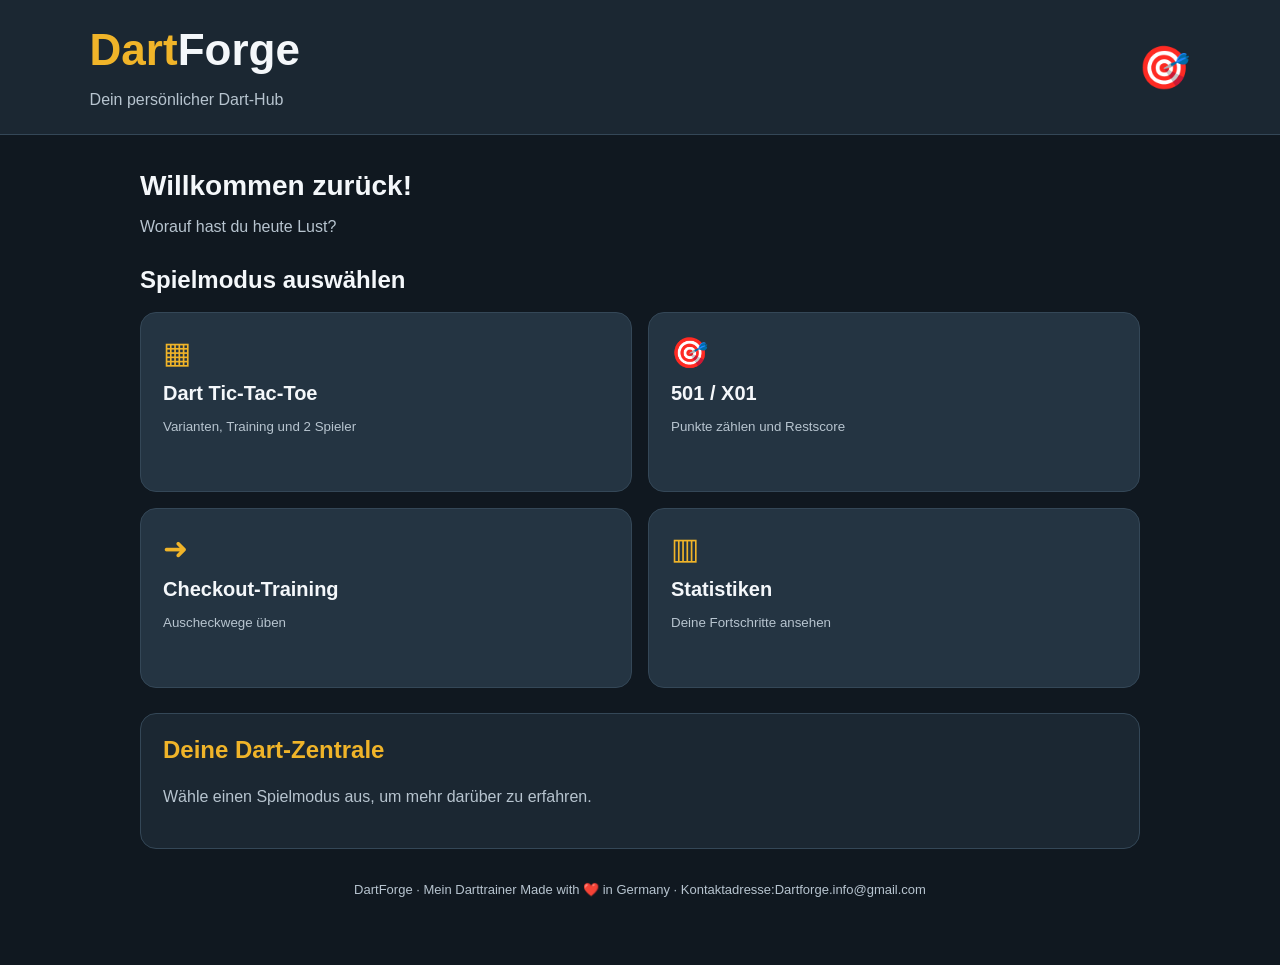
==== index.html @ 908a1df2 "Add files via upload" ====
<!DOCTYPE html>
<html lang="de">
<head>
    <meta charset="UTF-8">
    <meta name="viewport" content="width=device-width, initial-scale=1.0">
    <title>DartForge - Dein Dart-spiel</title>
    
<link rel="manifest" href="./manifest.json">
<link rel="apple-touch-icon" href="./icons/icon-192.png">

<meta name="theme-color" content="#1b2732">
<meta name="apple-mobile-web-app-capable" content="yes">
<meta name="apple-mobile-web-app-title" content="DartForge">
<meta name="apple-mobile-web-app-status-bar-style" content="black-translucent">

    <link rel="stylesheet" href="style.css">
</head>
<body>

    <header class="kopf">
        <div>
            <h1><span>Dart</span>Forge</h1>
            <p>Dein persönlicher Dart-Hub</p>
        </div>
        <div class="dart-symbol">🎯</div>
    </header>

    <main>
        <section class="begruesung">
            <h2>Willkommen zurück!</h2>
            <p>Worauf hast du heute Lust?</p>
        </section>

        <section class="spielbereich">
            <h2>Spielmodus auswählen</h2>

            <div class="spiel-grid">
                <button class="spielkarte" data-mode="tictactoe">
                    <span class="symbol">▦</span>
                    <span class="karten-titel">Dart Tic-Tac-Toe</span>
                    <span class="beschreibung">
                        Varianten, Training und 2 Spieler
                    </span>
                </button>

                <button class="spielkarte" data-mode="x01">
                    <span class="symbol">🎯</span>
                    <span class="karten-titel">501 / X01</span>
                    <span class="beschreibung">
                        Punkte zählen und Restscore
                    </span>
                </button>

                <button class="spielkarte" data-mode="checkout">
                    <span class="symbol">➜</span>
                    <span class="karten-titel">Checkout-Training</span>
                    <span class="beschreibung">
                        Auscheckwege üben
                    </span>
                </button>

                <button class="spielkarte" data-mode="stats">
                    <span class="symbol">▥</span>
                    <span class="karten-titel">Statistiken</span>
                    <span class="beschreibung">
                        Deine Fortschritte ansehen
                    </span>
                </button>
            </div>
        </section>

        
<section id="tictactoeBereich" class="info-karte spielbereich-neu" hidden>
    <h2>Dart Tic-Tac-Toe</h2>
    <p>Wähle einen Modus und starte deine Runde.</p>

    <label for="spielmodus">Spielmodus</label>
    <select id="spielmodus">
        <option value="two">Zwei Spieler</option>
        <option value="training">Training allein</option>
        <option value="bot">Gegen Bot</option>
    </select>

    <label for="variantenwahl">Dart-Variante</label>
    <select id="variantenwahl">
        <option value="mixed">Gemischte Aufgaben</option>
        <option value="sequence">Zahlenfolgen</option>
        <option value="color">Farben treffen</option>
        <option value="63">63+ Punkte mit maximal 3 Darts</option>
        <option value="double">Doppel D17–D20</option>
    </select>

    <div class="spiel-kopf">
        <strong id="spielerAnzeige">Am Zug: Spieler X</strong>
        <button id="neustart" type="button">Neue Runde</button>
    </div>

    <div id="ticTacToeFeld" class="tic-tac-toe-feld"></div>

    <p id="spielMeldung" aria-live="polite">
        Wähle ein Feld, um eine Aufgabe zu beginnen.
    </p>

    <button id="zurueckStart" type="button" class="zurueck-button">
        ☰ Menü
    </button>
</section>



<section id="x01Bereich" class="info-karte spielbereich-neu" hidden>
    <h2>501 / X01</h2>
    <p>Spiele ein vollständiges Dart-Leg mit automatischer Punkteberechnung.</p>

    <div class="x01-einstellungen">
        <label for="x01Startscore">Startpunktzahl</label>
        <select id="x01Startscore">
            <option value="501">501 Punkte</option>
            <option value="301">301 Punkte</option>
            <option value="701">701 Punkte</option>
            <option value="custom">Eigene Startpunktzahl</option>
        </select>

        <div id="x01EigeneStartzahlBereich" hidden>
            <label for="x01EigeneStartzahl">Eigene Punktzahl</label>
            <input
                type="number"
                id="x01EigeneStartzahl"
                min="2"
                max="10000"
                step="1"
                value="501"
            >
        </div>

        <label for="x01Spielmodus">Spielmodus</label>
        <select id="x01Spielmodus">
            <option value="two">Zwei Spieler</option>
            <option value="training">Training allein</option>
            <option value="bot">Gegen den Bot</option>
        </select>

        <label for="x01BotSchwierigkeit">Bot-Schwierigkeit</label>
        <select id="x01BotSchwierigkeit">
            <option value="leicht">Leicht</option>
            <option value="mittel" selected>Mittel</option>
            <option value="schwer">Schwer</option>
        </select>

        <label for="x01DoubleOut">Spielende</label>
        <select id="x01DoubleOut">
            <option value="an" selected>Double-Out</option>
            <option value="aus">Straight-Out</option>
        </select>
    </div>

    <div class="spiel-kopf">
        <strong id="x01SpielerAnzeige">Am Zug: Spieler 1</strong>
        <button id="x01Neustart" type="button">Neues Leg</button>
    </div>

    <div class="x01-punktestand">
        <div id="x01SpielerX">
            <span>Spieler 1</span>
            <strong id="x01PunkteX">501</strong>
            <small id="x01AufnahmenX">Aufnahmen: 0</small>
        </div>

        <div id="x01SpielerO">
            <span id="x01NameO">Spieler 2</span>
            <strong id="x01PunkteO">501</strong>
            <small id="x01AufnahmenO">Aufnahmen: 0</small>
        </div>
    </div>

    <p id="x01Aufnahme">Dart 1 von 3</p>
    <p id="x01Darts">Noch keine Darts geworfen.</p>

    <h3>Treffer eingeben</h3>

    <label for="x01Ring">Trefferart</label>
    <select id="x01Ring">
        <option value="S">Single</option>
        <option value="D">Double</option>
        <option value="T">Triple</option>
    </select>

    <label for="x01Zahl">Zahl</label>
    <select id="x01Zahl">
        <option value="20">20</option>
        <option value="19">19</option>
        <option value="18">18</option>
        <option value="17">17</option>
        <option value="16">16</option>
        <option value="15">15</option>
        <option value="14">14</option>
        <option value="13">13</option>
        <option value="12">12</option>
        <option value="11">11</option>
        <option value="10">10</option>
        <option value="9">9</option>
        <option value="8">8</option>
        <option value="7">7</option>
        <option value="6">6</option>
        <option value="5">5</option>
        <option value="4">4</option>
        <option value="3">3</option>
        <option value="2">2</option>
        <option value="1">1</option>
    </select>

    <div class="x01-treffer-buttons">
        <button id="x01Bull" type="button">Bull 25</button>
        <button id="x01Bullseye" type="button">Bullseye 50</button>
        <button id="x01Miss" type="button">Daneben (0)</button>
        <button id="x01Eintragen" type="button">Treffer eintragen</button>
    </div>

    <p id="x01Meldung" aria-live="polite">
        Gib deinen ersten Dart ein.
    </p>

    <button id="x01Zurueck" type="button" class="zurueck-button">
        ☰ Menü
    </button>
</section>


<section id="checkoutBereich" class="info-karte spielbereich-neu" hidden>
    <h2>Checkout-Training</h2>
    <p>Trainiere allein deine Auscheckwege – ohne Bot und ohne zweiten Spieler.</p>

    <label for="checkoutOutModus">Checkout-Regel</label>
    <select id="checkoutOutModus">
        <option value="double">Double-Out</option>
        <option value="single">Single-Out</option>
    </select>

    <div class="checkout-stand">
        <p>Dein Restscore</p>
        <strong id="checkoutRest">40</strong>
        <p id="checkoutAufgabe">Aufgabe 1</p>
    </div>

    <label for="checkoutRing">Trefferart</label>
    <select id="checkoutRing">
        <option value="S">Single</option>
        <option value="D">Double</option>
        <option value="T">Triple</option>
    </select>

    <label for="checkoutZahl">Zahl</label>
    <select id="checkoutZahl">
        <option value="20">20</option>
        <option value="19">19</option>
        <option value="18">18</option>
        <option value="17">17</option>
        <option value="16">16</option>
        <option value="15">15</option>
        <option value="14">14</option>
        <option value="13">13</option>
        <option value="12">12</option>
        <option value="11">11</option>
        <option value="10">10</option>
        <option value="9">9</option>
        <option value="8">8</option>
        <option value="7">7</option>
        <option value="6">6</option>
        <option value="5">5</option>
        <option value="4">4</option>
        <option value="3">3</option>
        <option value="2">2</option>
        <option value="1">1</option>
    </select>

    <div class="checkout-buttons">
        <button id="checkoutBull" type="button">Bull 25</button>
        <button id="checkoutBullseye" type="button">Bullseye 50</button>
        <button id="checkoutMiss" type="button">Daneben (0)</button>
        <button id="checkoutEintragen" type="button">Treffer eintragen</button>
    </div>

    <p id="checkoutDarts">Noch keine Darts geworfen.</p>
    <p id="checkoutMeldung" aria-live="polite">Finde deinen Checkout!</p>

    <button id="checkoutHinweis" type="button">Checkout-Weg anzeigen</button>
    <p id="checkoutWeg" hidden></p>

    <button id="checkoutNeu" type="button">Neue Aufgabe</button>
    <button id="checkoutZurueck" type="button" class="zurueck-button">☰ Menü</button>
</section>


<section id="statsBereich" class="info-karte spielbereich-neu" hidden>
    <h2>Deine Statistiken</h2>
    <p>Hier siehst du deine bisherigen Fortschritte bei DartForge.</p>

    <div class="stats-grid">
        <div class="stats-karte">
            <span>Gespielte X01-Legs</span>
            <strong id="statsX01Legs">0</strong>
        </div>

        <div class="stats-karte">
            <span>X01-Siege</span>
            <strong id="statsX01Siege">0</strong>
        </div>

        <div class="stats-karte">
            <span>Checkout-Aufgaben</span>
            <strong id="statsCheckoutAufgaben">0</strong>
        </div>

        <div class="stats-karte">
            <span>Erfolgreiche Checkouts</span>
            <strong id="statsCheckoutErfolge">0</strong>
        </div>

        <div class="stats-karte">
            <span>Höchste Aufnahme</span>
            <strong id="statsHoechsteAufnahme">0</strong>
        </div>

        <div class="stats-karte">
            <span>Checkout-Quote</span>
            <strong id="statsCheckoutQuote">0 %</strong>
        </div>
    </div>

    <button id="statsZurueck" type="button" class="zurueck-button">
        ☰ Menü
    </button>
</section>


        <section class="info-karte">
            <h2 id="infoTitel">Deine Dart-Zentrale</h2>
            <p id="infoText">
                Wähle einen Spielmodus aus, um mehr darüber zu erfahren.
            </p>
        </section>

        <footer>
            <p>DartForge · Mein Darttrainer Made with ❤️ in Germany · Kontaktadresse:Dartforge.info@gmail.com </p>
        </footer>
    </main>

    <script src="script.js"></script>
    
<script>
  if ("serviceWorker" in navigator) {
    window.addEventListener("load", () => {
      navigator.serviceWorker.register("./service-worker.js")
        .then(() => console.log("DartForge: Offline-Unterstützung aktiviert."))
        .catch((error) => {
          console.error("Service Worker konnte nicht registriert werden:", error);
        });
    });
  }
</script>

</body>
</html>
---- style.css ----
* {
    box-sizing: border-box;
}

:root {
    --hintergrund: #101820;
    --kopf: #1b2732;
    --karte: #243442;
    --karte-hover: #304555;
    --gelb: #f0b429;
    --text: #f4f7fa;
    --grau: #b7c4cf;
}

body {
    margin: 0;
    font-family: Arial, sans-serif;
    background: var(--hintergrund);
    color: var(--text);
}

.kopf {
    display: flex;
    justify-content: space-between;
    align-items: center;
    gap: 20px;
    padding: 25px 7%;
    background: var(--kopf);
    border-bottom: 1px solid #344757;
}

.kopf h1 {
    margin: 0;
    font-size: clamp(30px, 4vw, 44px);
}

.kopf h1 span {
    color: var(--gelb);
}

.kopf p {
    margin-bottom: 0;
    color: var(--grau);
}

.dart-symbol {
    font-size: 42px;
}

main {
    width: min(1000px, 92%);
    margin: 35px auto;
}

.begruesung {
    margin-bottom: 30px;
}

.begruesung h2 {
    font-size: 28px;
    margin-bottom: 8px;
}

.begruesung p {
    color: var(--grau);
}

.spielbereich h2 {
    margin-bottom: 18px;
}

.spiel-grid {
    display: grid;
    grid-template-columns: repeat(2, minmax(0, 1fr));
    gap: 16px;
}

.spielkarte {
    display: flex;
    flex-direction: column;
    align-items: flex-start;
    gap: 12px;
    min-height: 180px;
    padding: 22px;
    background: var(--karte);
    color: var(--text);
    border: 1px solid #344757;
    border-radius: 16px;
    text-align: left;
    cursor: pointer;
    transition: background 0.2s, transform 0.2s,
                border-color 0.2s;
}

.spielkarte:hover {
    background: var(--karte-hover);
    border-color: var(--gelb);
    transform: translateY(-3px);
}

.spielkarte:focus-visible {
    outline: 3px solid var(--gelb);
    outline-offset: 3px;
}

.symbol {
    font-size: 30px;
    color: var(--gelb);
}

.karten-titel {
    font-size: 20px;
    font-weight: bold;
}

.beschreibung {
    color: var(--grau);
    line-height: 1.5;
}

.info-karte {
    margin-top: 25px;
    padding: 22px;
    background: var(--kopf);
    border: 1px solid #344757;
    border-radius: 16px;
}

.info-karte h2 {
    margin-top: 0;
    color: var(--gelb);
}

.info-karte p {
    color: var(--grau);
    line-height: 1.6;
}

footer {
    padding: 20px 0;
    text-align: center;
    color: var(--grau);
    font-size: 13px;
}

@media (max-width: 560px) {
    .kopf {
        padding: 20px 5%;
    }

    main {
        width: 90%;
        margin-top: 25px;
    }

    .spiel-grid {
        grid-template-columns: 1fr;
    }

    .spielkarte {
        min-height: 145px;
    }
}

.spielbereich-neu[hidden] {
    display: none;
}

.spielbereich-neu label {
    display: block;
    margin-top: 16px;
    margin-bottom: 6px;
    color: var(--grau);
}

.spielbereich-neu select {
    width: 100%;
    max-width: 420px;
    padding: 12px;
    background: var(--hintergrund);
    color: var(--text);
    border: 1px solid #526575;
    border-radius: 8px;
    font-size: 16px;
}

.spiel-kopf {
    display: flex;
    justify-content: space-between;
    align-items: center;
    gap: 12px;
    flex-wrap: wrap;
    margin-top: 24px;
    margin-bottom: 16px;
}

.spiel-kopf button,
.zurueck-button {
    background: var(--gelb);
    color: var(--hintergrund);
    border: none;
    padding: 12px 16px;
    border-radius: 8px;
    font-weight: bold;
    cursor: pointer;
}

.tic-tac-toe-feld {
    display: grid;
    grid-template-columns: repeat(3, minmax(0, 1fr));
    gap: 10px;
}

.tic-feld {
    min-height: 115px;
    padding: 12px;
    background: var(--karte);
    color: var(--text);
    border: 1px solid #526575;
    border-radius: 12px;
    cursor: pointer;
    overflow-wrap: anywhere;
}

.tic-feld:hover:not(:disabled) {
    border-color: var(--gelb);
}

.tic-feld:disabled {
    cursor: default;
    opacity: 0.9;
}

.tic-feld strong {
    display: block;
    color: var(--gelb);
    margin-bottom: 8px;
}

@media (max-width: 560px) {
    .tic-tac-toe-feld {
        gap: 6px;
    }

    .tic-feld {
        min-height: 95px;
        padding: 7px;
        font-size: 13px;
    }
}

.tic-feld.feld-belegt {
    display: flex;
    align-items: center;
    justify-content: center;
    min-height: 115px;
    font-size: clamp(48px, 7vw, 76px);
    font-weight: bold;
    color: var(--gelb);
    background: var(--kopf);
    border-color: var(--gelb);
    cursor: default;
}

.tic-feld.feld-belegt:disabled {
    opacity: 1;
}


/* Gewinnanimation für die drei Felder */
.tic-feld.gewinn-feld {
    background: linear-gradient(135deg, #ffe680, #f0b429, #d99500);
    border: 3px solid #fff2b0;
    color: #17212b;
    box-shadow:
        0 0 12px rgba(255, 204, 51, 0.8),
        0 0 28px rgba(255, 180, 0, 0.55);
    animation: gewinnPuls 0.8s ease-in-out infinite alternate;
    z-index: 1;
}

@keyframes gewinnPuls {
    from {
        transform: scale(1);
        filter: brightness(1);
    }

    to {
        transform: scale(1.06);
        filter: brightness(1.2);
    }
}

/* Gewinnmeldung */
#spielMeldung.gewinn-meldung {
    color: #e6a500;
    font-weight: 800;
    animation: meldungErscheinen 0.6s ease-out both;
}

@keyframes meldungErscheinen {
    from {
        opacity: 0;
        transform: translateY(8px) scale(0.95);
    }

    to {
        opacity: 1;
        transform: translateY(0) scale(1);
    }
}

/* =================================
   DARTFORGE – HANDY-OPTIMIERUNG
================================= */

/* Allgemeine Verbesserungen */
html {
    width: 100%;
    min-height: 100%;
    overflow-x: hidden;
}

body {
    min-width: 320px;
    min-height: 100vh;
    overflow-x: hidden;
    -webkit-tap-highlight-color: transparent;
}

button,
select {
    font-family: inherit;
    touch-action: manipulation;
}

/* Buttons besser mit dem Finger bedienen */
button {
    min-height: 44px;
}

/* Spielflächen */
spielbereich-neu {
    width: 100%;
    min-width: 0;
}

spielbereich-neu button {
    max-width: 100%;
}

/* Handyansicht */
@media (max-width: 560px) {

    .kopf {
        flex-wrap: wrap;
        gap: 10px;
        padding: 16px 5%;
    }

    .kopf h1 {
        font-size: 30px;
    }

    .kopf p {
        font-size: 14px;
    }

    .dart-symbol {
        font-size: 34px;
    }

    main {
        width: 92%;
        margin: 20px auto;
    }

    .begruesung h2 {
        font-size: 23px;
    }

    .spiel-grid {
        grid-template-columns: 1fr;
        gap: 12px;
    }

    .spielkarte {
        min-height: 125px;
        padding: 18px;
    }

    .karten-titel {
        font-size: 19px;
    }

    .info-karte {
        padding: 16px;
    }

    .spiel-kopf {
        align-items: stretch;
        flex-direction: column;
        gap: 10px;
    }

    .spiel-kopf button,
    .zurueck-button {
        width: 100%;
        min-height: 48px;
        font-size: 16px;
    }

    .spielbereich-neu select {
        width: 100%;
        max-width: none;
        min-height: 46px;
    }

    /* Tic-Tac-Toe */
    .tic-tac-toe-feld {
        width: 100%;
        grid-template-columns: repeat(3, minmax(0, 1fr));
        gap: 7px;
    }

    .tic-feld,
    .tic-feld.feld-belegt {
        min-width: 0;
        min-height: 95px;
        padding: 6px;
        overflow-wrap: anywhere;
    }

    .tic-feld {
        font-size: 13px;
    }

    .tic-feld.feld-belegt {
        font-size: 48px;
    }

    footer {
        padding: 20px 10px;
    }
}

/* Sehr schmale Handys */
@media (max-width: 360px) {

    .kopf h1 {
        font-size: 26px;
    }

    .tic-tac-toe-feld {
        gap: 4px;
    }

    .tic-feld,
    .tic-feld.feld-belegt {
        min-height: 82px;
        padding: 4px;
    }

    .tic-feld {
        font-size: 11px;
    }

    .tic-feld.feld-belegt {
        font-size: 40px;
    }
}

/* Weniger Animation bei entsprechender Systemeinstellung */
@media (prefers-reduced-motion: reduce) {
    *,
    *::before,
    *::after {
        animation-duration: 0.01ms !important;
        animation-iteration-count: 1 !important;
        scroll-behavior: auto !important;
    }
}
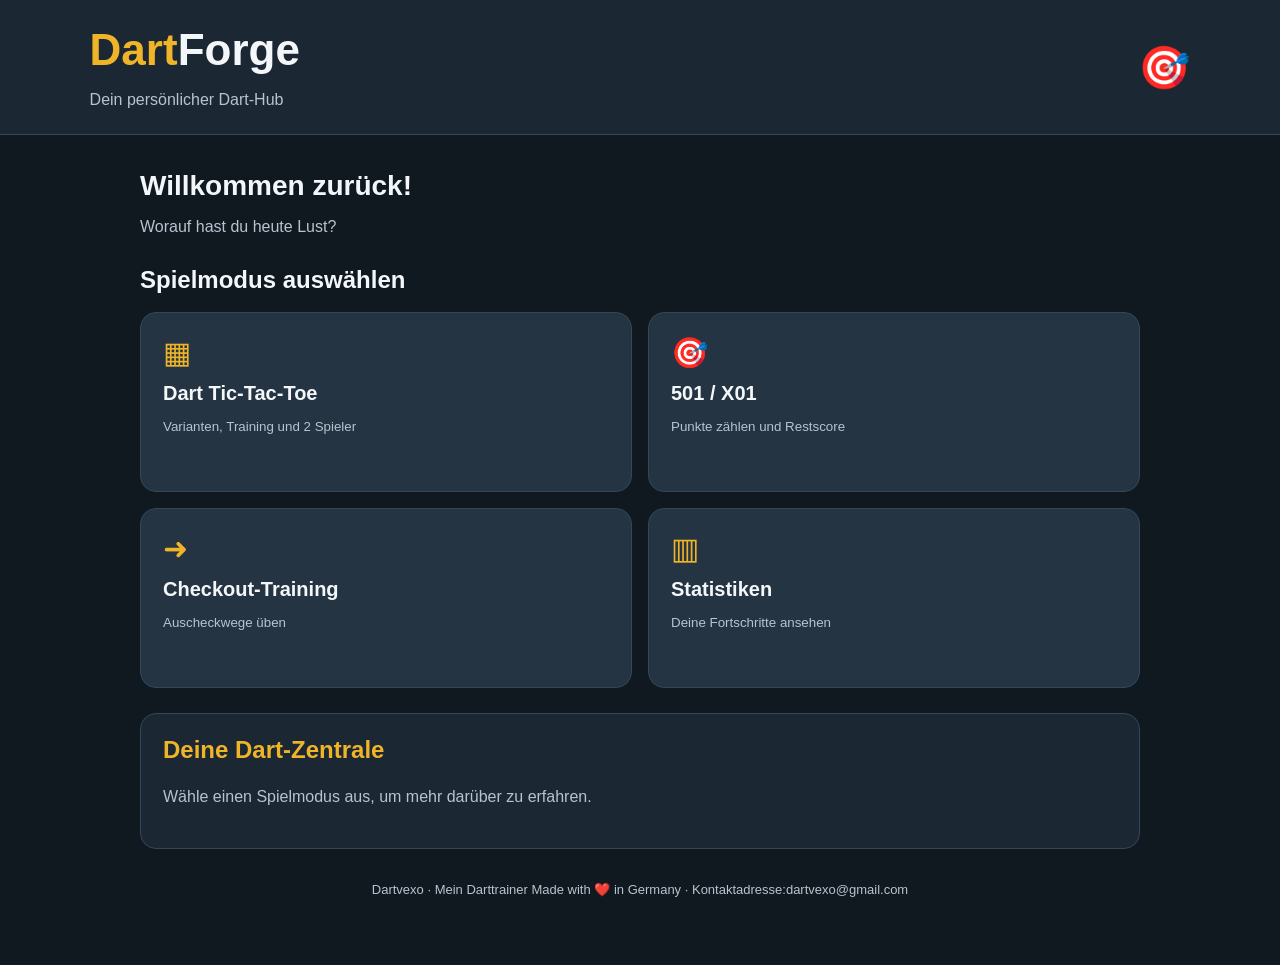
==== commit be3be965: "Change title and branding in index.html Updated the title and branding from 'DartForge' to 'Dartvexo" ====
--- a/index.html
+++ b/index.html
@@ -3,14 +3,14 @@
 <head>
     <meta charset="UTF-8">
     <meta name="viewport" content="width=device-width, initial-scale=1.0">
-    <title>DartForge - Dein Dart-spiel</title>
+    <title>Dartvexo - Dein Dart-spiel</title>
     
 <link rel="manifest" href="./manifest.json">
 <link rel="apple-touch-icon" href="./icons/icon-192.png">
 
 <meta name="theme-color" content="#1b2732">
 <meta name="apple-mobile-web-app-capable" content="yes">
-<meta name="apple-mobile-web-app-title" content="DartForge">
+<meta name="apple-mobile-web-app-title" content="Dartvexo">
 <meta name="apple-mobile-web-app-status-bar-style" content="black-translucent">
 
     <link rel="stylesheet" href="style.css">
@@ -293,7 +293,7 @@
 
 <section id="statsBereich" class="info-karte spielbereich-neu" hidden>
     <h2>Deine Statistiken</h2>
-    <p>Hier siehst du deine bisherigen Fortschritte bei DartForge.</p>
+    <p>Hier siehst du deine bisherigen Fortschritte bei Dartvexo(Bald funktionsfähig).</p>
 
     <div class="stats-grid">
         <div class="stats-karte">
@@ -341,7 +341,7 @@
         </section>
 
         <footer>
-            <p>DartForge · Mein Darttrainer Made with ❤️ in Germany · Kontaktadresse:Dartforge.info@gmail.com </p>
+            <p>Dartvexo · Mein Darttrainer Made with ❤️ in Germany · Kontaktadresse:dartvexo@gmail.com </p>
         </footer>
     </main>
 
@@ -351,7 +351,7 @@
   if ("serviceWorker" in navigator) {
     window.addEventListener("load", () => {
       navigator.serviceWorker.register("./service-worker.js")
-        .then(() => console.log("DartForge: Offline-Unterstützung aktiviert."))
+        .then(() => console.log("Dartvexo: Offline-Unterstützung aktiviert."))
         .catch((error) => {
           console.error("Service Worker konnte nicht registriert werden:", error);
         });
@@ -360,4 +360,4 @@
 </script>
 
 </body>
-</html>+</html>
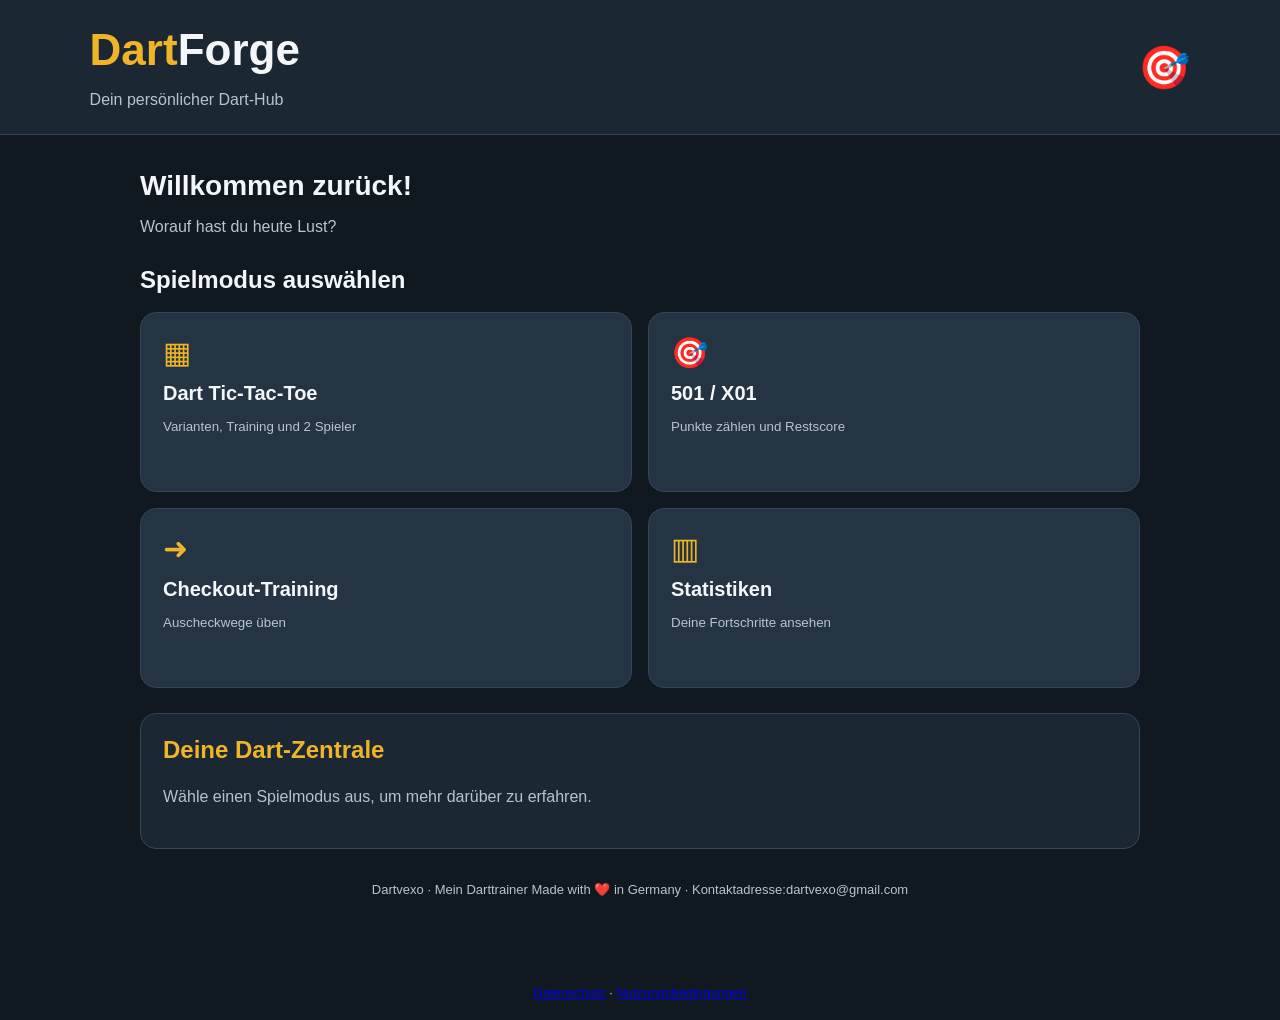
==== commit 42e516ce: "Add footer with links to privacy and terms Added footer with privacy policy and terms of service lin" ====
--- a/index.html
+++ b/index.html
@@ -359,5 +359,13 @@
   }
 </script>
 
+
+<footer class="dartvexo-footer">
+    <a href="datenschutz.html">Datenschutz</a>
+    <span>·</span>
+    <a href="nutzungsbedingungen.html">Nutzungsbedingungen</a>
+</footer>
+
+    
 </body>
 </html>
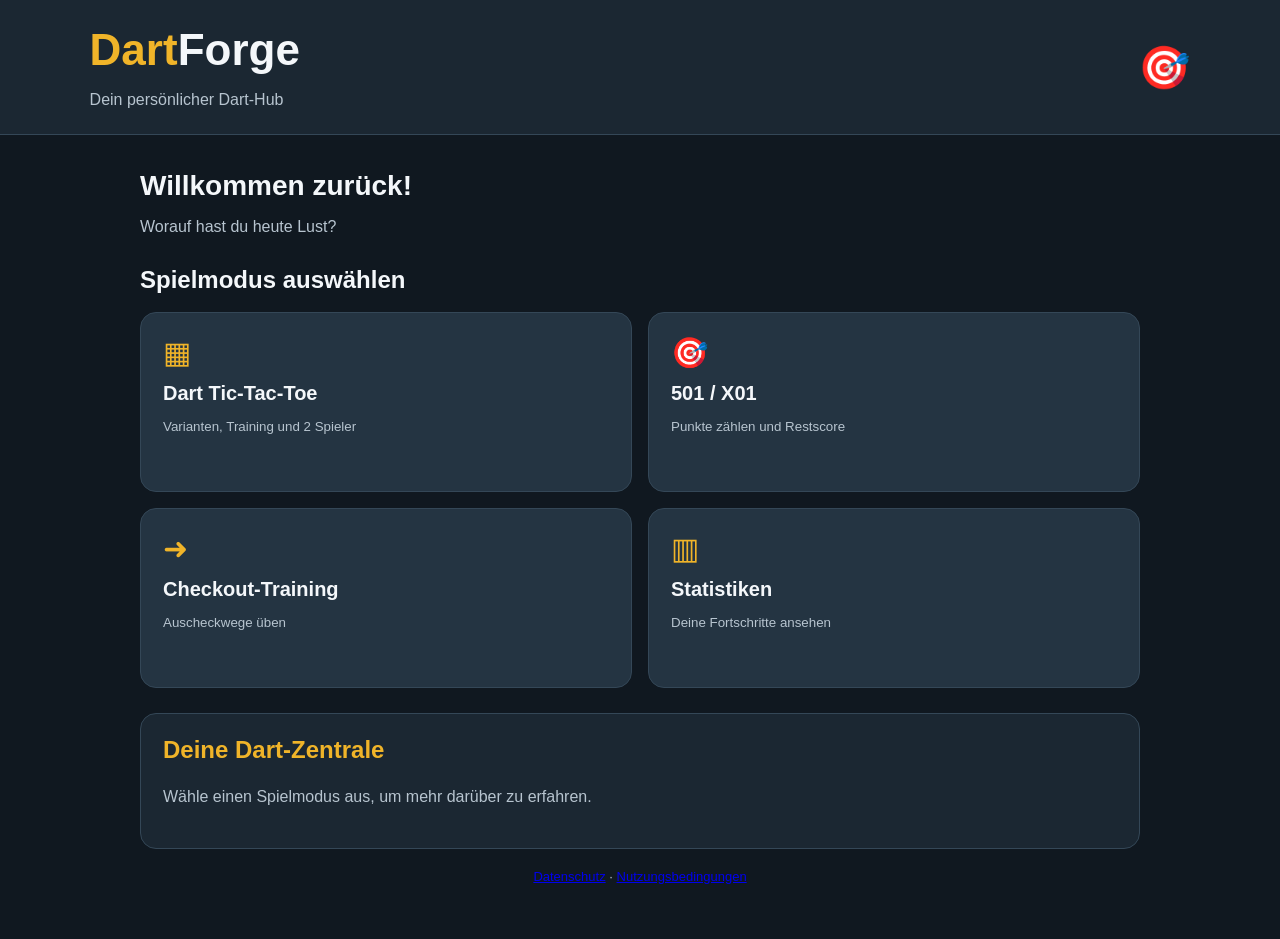
==== commit 88a9ea4f: "Update index.html" ====
--- a/index.html
+++ b/index.html
@@ -341,7 +341,9 @@
         </section>
 
         <footer>
-            <p>Dartvexo · Mein Darttrainer Made with ❤️ in Germany · Kontaktadresse:dartvexo@gmail.com </p>
+               <a href="datenschutz.html">Datenschutz</a>
+            <span>·</span>
+            <a href="nutzungsbedingungen.html">Nutzungsbedingungen</a>
         </footer>
     </main>
 
@@ -358,14 +360,6 @@
     });
   }
 </script>
-
-
-<footer class="dartvexo-footer">
-    <a href="datenschutz.html">Datenschutz</a>
-    <span>·</span>
-    <a href="nutzungsbedingungen.html">Nutzungsbedingungen</a>
-</footer>
-
     
 </body>
 </html>
--- a/style.css
+++ b/style.css
@@ -480,4 +480,29 @@
         animation-iteration-count: 1 !important;
         scroll-behavior: auto !important;
     }
-}
+
+/* DartVexo Footer */
+
+.dartvexo-footer {
+    display: flex;
+    justify-content: center;
+    align-items: center;
+    gap: 12px;
+    padding: 25px 15px;
+    margin-top: 30px;
+    font-size: 13px;
+    opacity: 0.75;
+}
+
+.dartvexo-footer a {
+    color: inherit;
+    text-decoration: none;
+    transition: opacity 0.2s ease;
+}
+
+.dartvexo-footer a:hover {
+    opacity: 1;
+    text-decoration: underline;
+}
+
+}
